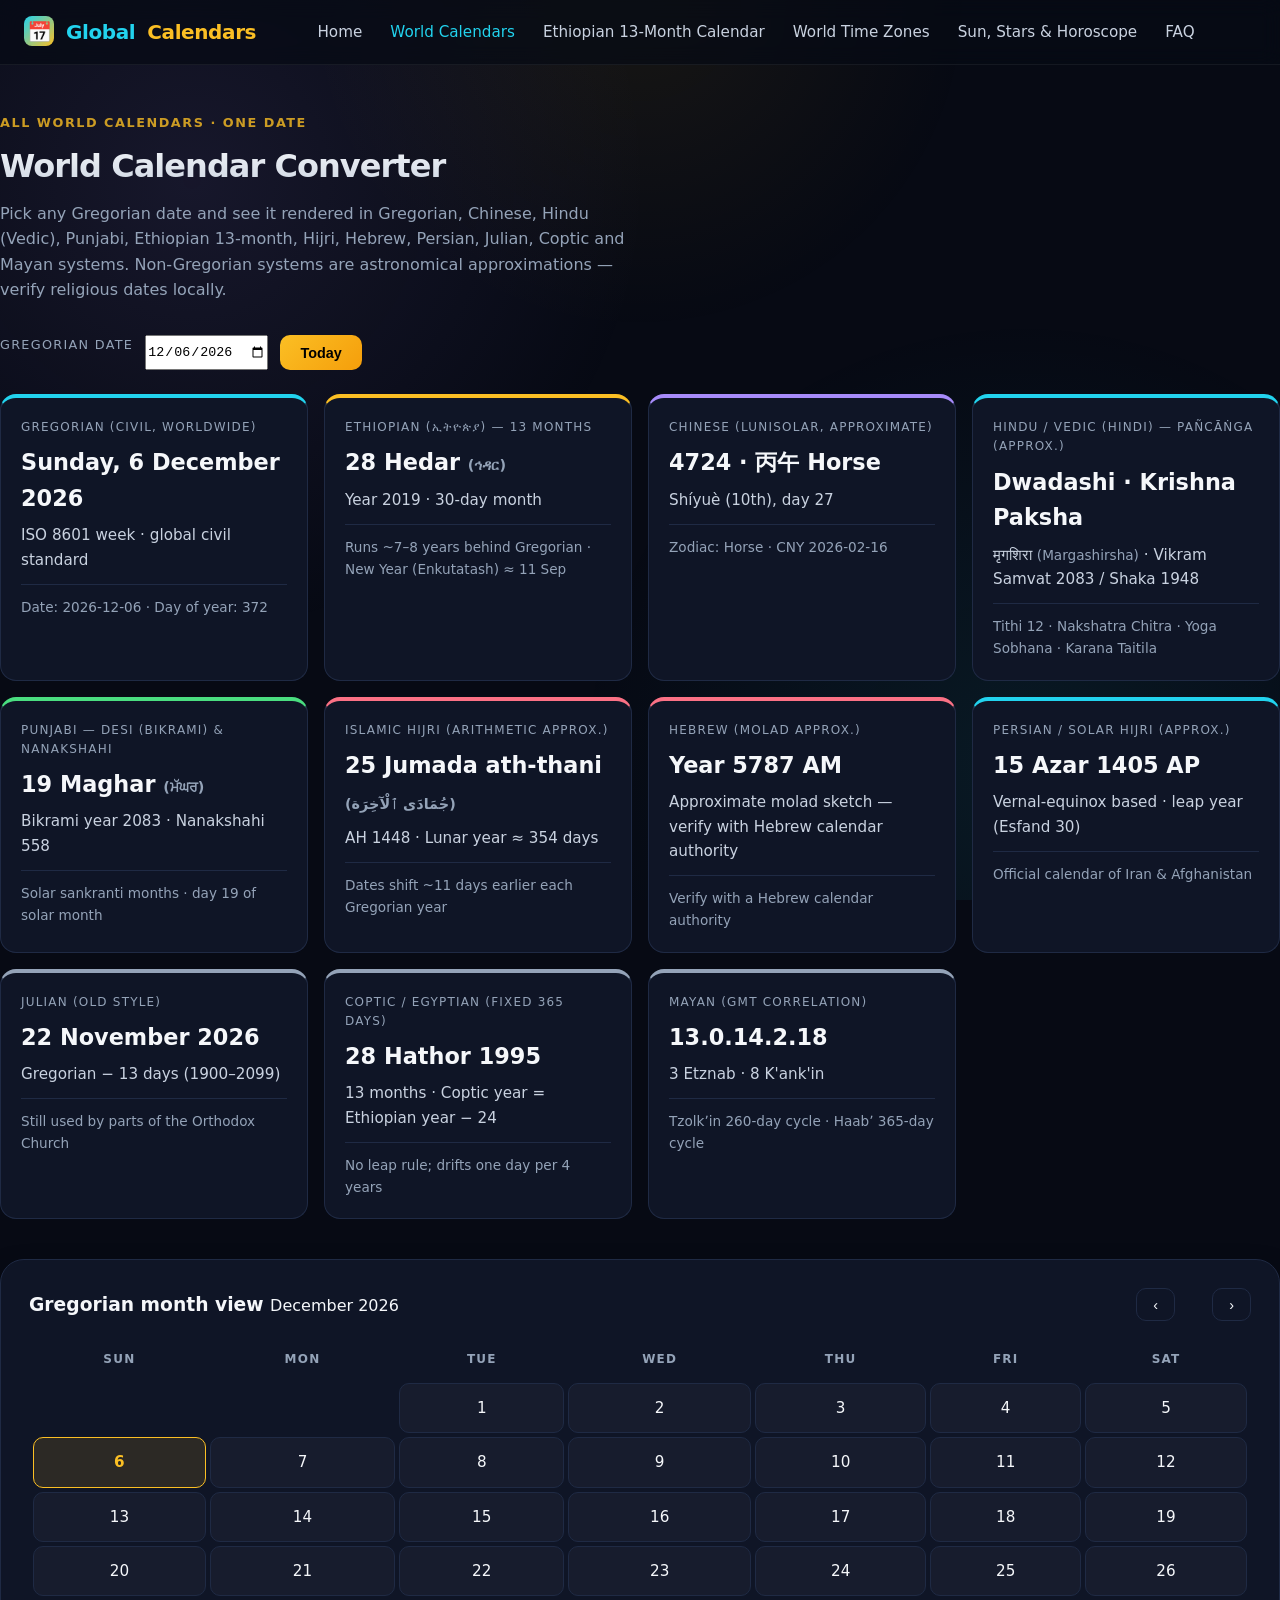
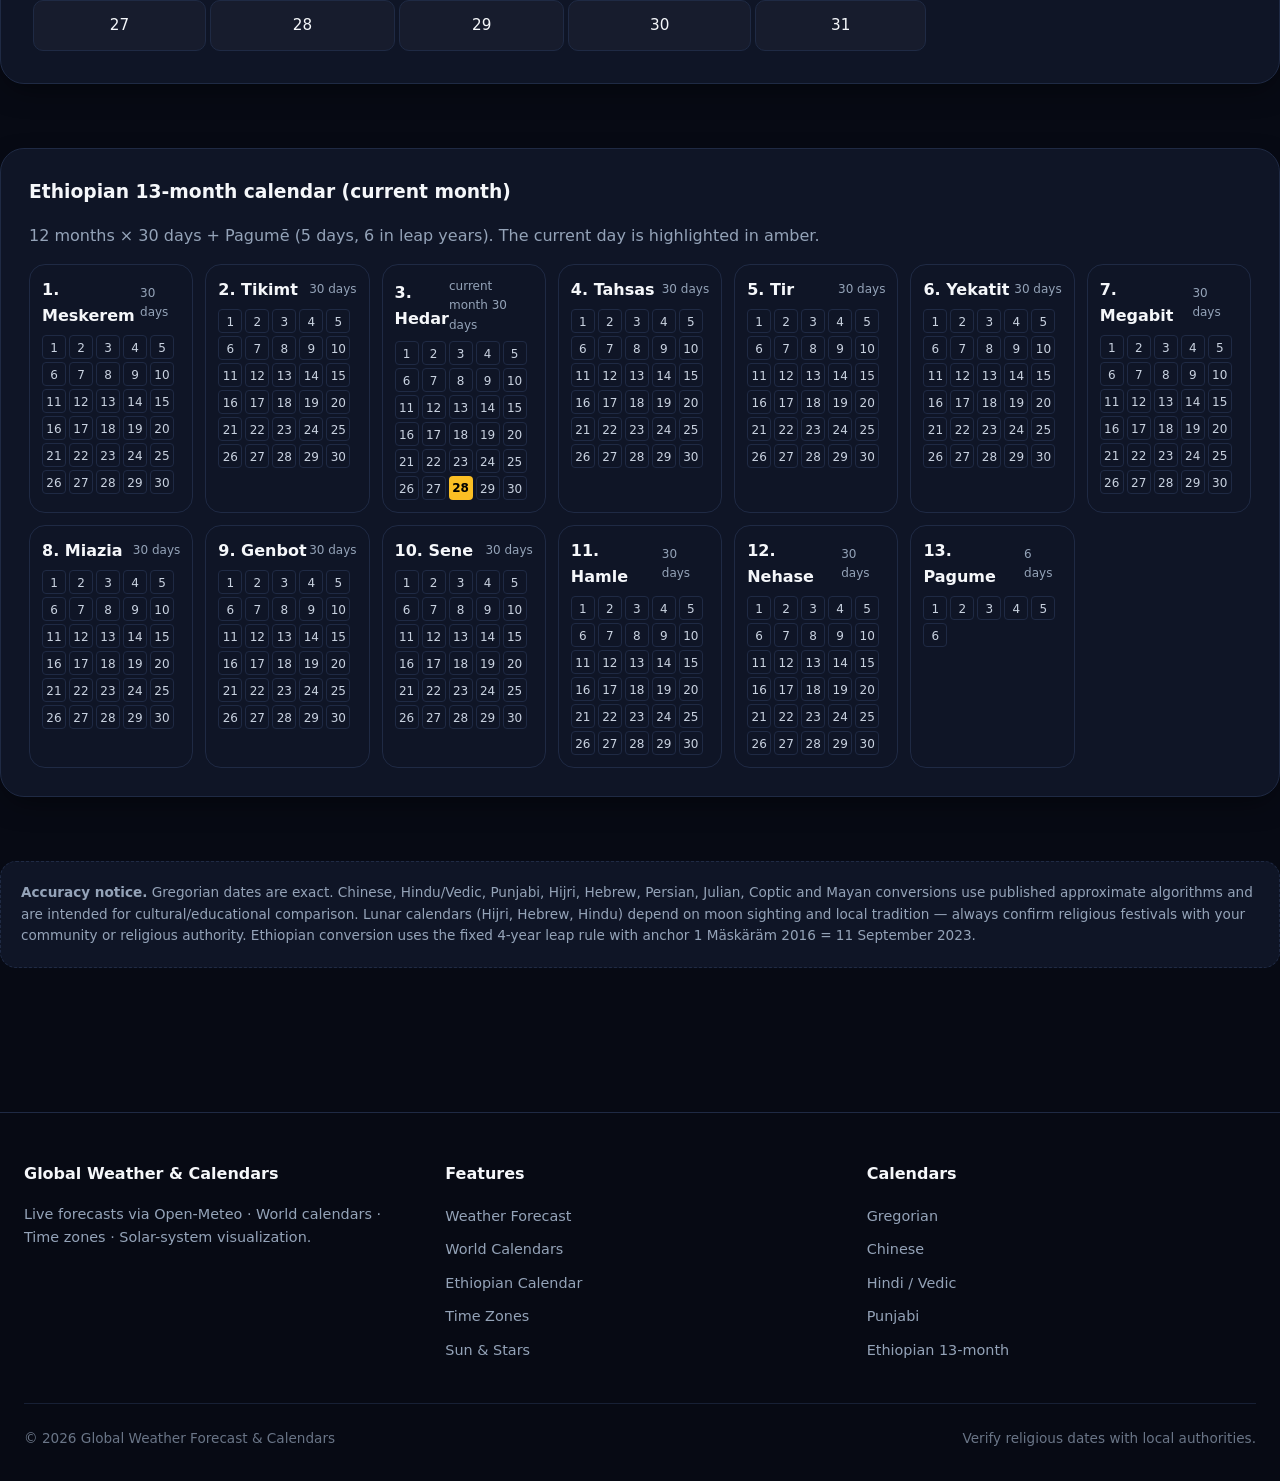
==== calendars.html @ b3c6f668 "Build Global Weather Forecast & World Calendars site - Live weather for any city via Open-Meteo geoc" ====
<!DOCTYPE html>
<html lang="en">
<head>
<meta charset="UTF-8">
<meta name="viewport" content="width=device-width, initial-scale=1.0">
<title>World Calendars — Gregorian, Chinese, Hindu, Punjabi, Ethiopian 13-Month & More</title>
<meta name="description" content="Convert any Gregorian date into world calendars: Chinese, Hindu (Vedic), Punjabi Desi & Nanakshahi, Hijri, Hebrew, Persian, Julian, Coptic, Mayan and the Ethiopian 13-month calendar. Side-by-side comparison for every date.">
<meta name="keywords" content="world calendar converter, Gregorian calendar, Ethiopian 13 month calendar, Chinese calendar, Hindu calendar, Punjabi calendar, Hijri calendar, Hebrew calendar, Persian calendar, Mayan calendar, date converter, all cultures calendar">
<meta name="author" content="Global Weather Forecast & Calendars">
<link rel="canonical" href="https://goshbuzz.github.io/Global-Weather-Focast-and-Calenders-and-Times/calendars.html">
<meta property="og:title" content="World Calendars — All Cultures in One Converter">
<meta property="og:description" content="Convert any date across Gregorian, Chinese, Hindu, Punjabi, Ethiopian 13-month, Hijri, Hebrew, Persian, Julian, Coptic and Mayan calendars.">
<meta property="og:type" content="website">
<meta property="og:url" content="https://goshbuzz.github.io/Global-Weather-Focast-and-Calenders-and-Times/calendars.html">
<meta name="twitter:card" content="summary">
<link rel="stylesheet" href="css/style.css">
<script defer src="js/astro.js"></script>
<script defer src="js/calendar-engine.js"></script>
<script defer src="js/ui.js"></script>
<script defer>
window.addEventListener("DOMContentLoaded", () => {
  NavUI.init();
  setFooterYear();
  const CE = CalendarEngine;
  const dateInput = document.getElementById("cal-date");
  const todayBtn = document.getElementById("cal-today");
  const cards = document.getElementById("cal-cards");
  const today = new Date();
  const iso = today.toISOString().slice(0, 10);
  dateInput.value = iso;

  function weekdayName(y, m, d) {
    return new Date(y, m - 1, d).toLocaleDateString(undefined, { weekday: "long" });
  }

  function numberWithOrdinal(n) {
    return n;
  }

  function renderAll(y, m, d) {
    const greg = { y, m, d, weekday: weekdayName(y, m, d) };
    const eth = CE.gregorianToEthiopian(y, m, d);
    const chi = CE.chineseData(y, m, d);
    const hin = CE.hinduData(y, m, d);
    const pun = CE.punjabiData(y, m, d);
    const hij = CE.gregorianToHijri(y, m, d);
    const heb = CE.gregorianToHebrew(y, m, d);
    const per = CE.gregorianToPersian(y, m, d);
    const jul = CE.gregorianToJulian(y, m, d);
    const cop = CE.gregorianToCoptic(y, m, d);
    const may = CE.gregorianToMayan(y, m, d);

    const ethName = CE.ETH_MONTHS[eth.m - 1];
    const chiName = CE.CHINESE_MONTHS[chi.month - 1] || `Month ${chi.month}`;
    const hinNameEn = CE.HINDU_MONTHS_EN[hin.month];
    const hinNameHi = CE.HINDU_MONTHS_HI[hin.month];
    const punName = PUNJABI_LABELS[pun.month - 1] || pun.month;

    cards.innerHTML = `
      <div class="cal-card" style="border-top:4px solid var(--sky)">
        <div class="sys">Gregorian (civil, worldwide)</div>
        <div class="name">${greg.weekday}, ${d} ${CE.GREG_MONTHS[m - 1]} ${y}</div>
        <div class="sub">ISO 8601 week · global civil standard</div>
        <div class="meta">Date: ${y}-${String(m).padStart(2,"0")}-${String(d).padStart(2,"0")} · Day of year: ${Math.floor((new Date(y,m,d) - new Date(y,0,0))/86400000) + 1}</div>
      </div>
      <div class="cal-card" style="border-top:4px solid var(--accent)">
        <div class="sys">Ethiopian (ኢትዮጵያ) — 13 months</div>
        <div class="name">${eth.d} ${ethName.en} <span style="font-size:0.9rem;color:var(--muted)">(${ethName.geez})</span></div>
        <div class="sub">Year ${eth.y} · ${eth.m === 13 ? "Pagumē (5–6 days)" : "30-day month"}</div>
        <div class="meta">Runs ~7–8 years behind Gregorian · New Year (Enkutatash) ≈ 11 Sep</div>
      </div>
        <div class="cal-card" style="border-top:4px solid var(--earth)">
        <div class="sys">Chinese (lunisolar, approximate)</div>
        <div class="name">${chi.year} · ${chi.gz} ${chi.animal}</div>
        <div class="sub">${chiName}, day ${chi.day}${chi.leap ? ` · Leap ${chi.leapOf} month` : ""}</div>
        <div class="meta">Zodiac: ${chi.animal} · CNY ${chi.cnyGregorian.year}-${String(chi.cnyGregorian.month).padStart(2,"0")}-${String(chi.cnyGregorian.day).padStart(2,"0")}</div>
      </div>
      <div class="cal-card" style="border-top:4px solid var(--sky)">
        <div class="sys">Hindu / Vedic (Hindi) — Pañcāṅga (approx.)</div>
        <div class="name">${hin.tithiName} · ${hin.paksha} Paksha</div>
        <div class="sub">${hinNameHi} <span style="font-size:0.85rem;color:var(--muted)">(${hinNameEn})</span> · Vikram Samvat ${hin.year} / Shaka ${hin.shaka}</div>
        <div class="meta">Tithi ${hin.tithiDay} · Nakshatra ${hin.nakshatra} · Yoga ${hin.yoga} · Karana ${hin.karana}</div>
      </div>
      <div class="cal-card" style="border-top:4px solid var(--leaf)">
        <div class="sys">Punjabi — Desi (Bikrami) &amp; Nanakshahi</div>
        <div class="name">${pun.day} ${punName} <span style="font-size:0.9rem;color:var(--muted)">(${pun.monthGu})</span></div>
        <div class="sub">Bikrami year ${pun.bikrami} · Nanakshahi ${pun.nanakshahiYear}</div>
        <div class="meta">Solar sankranti months · day ${pun.day} of solar month</div>
      </div>
      <div class="cal-card" style="border-top:4px solid var(--ruby)">
        <div class="sys">Islamic Hijri (arithmetic approx.)</div>
        <div class="name">${hij.day} ${hij.monthEn} <span style="font-size:0.9rem;color:var(--muted)">(${hij.monthAr})</span></div>
        <div class="sub">${hij.ah} · Lunar year ≈ 354 days</div>
        <div class="meta">Dates shift ~11 days earlier each Gregorian year</div>
      </div>
      <div class="cal-card" style="border-top:4px solid var(--ruby)">
        <div class="sys">Hebrew (molad approx.)</div>
        <div class="name">Year ${heb.year} AM</div>
        <div class="sub">${heb.note}</div>
        <div class="meta">Verify with a Hebrew calendar authority</div>
      </div>
      <div class="cal-card" style="border-top:4px solid var(--sky)">
        <div class="sys">Persian / Solar Hijri (approx.)</div>
        <div class="name">${per.day} ${per.monthEn} ${per.year} AP</div>
        <div class="sub">Vernal-equinox based · ${per.leap ? "leap year (Esfand 30)" : "common year"}</div>
        <div class="meta">Official calendar of Iran &amp; Afghanistan</div>
      </div>
      <div class="cal-card" style="border-top:4px solid var(--muted)">
        <div class="sys">Julian (Old Style)</div>
        <div class="name">${jul.d} ${CE.GREG_MONTHS[jul.m - 1]} ${jul.y}</div>
        <div class="sub">Gregorian − ${jul.offset} days (1900–2099)</div>
        <div class="meta">Still used by parts of the Orthodox Church</div>
      </div>
      <div class="cal-card" style="border-top:4px solid var(--muted)">
        <div class="sys">Coptic / Egyptian (fixed 365 days)</div>
        <div class="name">${cop.day} ${cop.monthEn} ${cop.year}</div>
        <div class="sub">13 months · Coptic year = Ethiopian year − 24</div>
        <div class="meta">No leap rule; drifts one day per 4 years</div>
      </div>
      <div class="cal-card" style="border-top:4px solid var(--muted)">
        <div class="sys">Mayan (GMT correlation)</div>
        <div class="name">${may.longCount}</div>
        <div class="sub">${may.tzolkin} · ${may.haab}</div>
        <div class="meta">Tzolkʼin 260-day cycle · Haabʼ 365-day cycle</div>
      </div>
    `;
  }

  const PUNJABI_LABELS = CE.PUNJABI_MONTHS.map(x => x.en);
  renderAll(today.getFullYear(), today.getMonth() + 1, today.getDate());

  dateInput.addEventListener("change", (e) => {
    const [y, m, d] = e.target.value.split("-").map(Number);
    renderAll(y, m, d);
  });
  todayBtn.addEventListener("click", () => {
    const now = new Date();
    dateInput.value = now.toISOString().slice(0, 10);
    renderAll(now.getFullYear(), now.getMonth() + 1, now.getDate());
  });

  // Gregorian month grid
  const monthTable = document.getElementById("cal-month");
  function drawGregMonth(y, m) {
    const first = new Date(y, m - 1, 1);
    const last = new Date(y, m, 0);
    const startDay = first.getDay(); // Sun=0
    const order = ["Sun","Mon","Tue","Wed","Thu","Fri","Sat"];
    let html = `<thead><tr>${order.map(w => `<th>${w}</th>`).join("")}</tr></thead><tbody>`;
    let day = 1;
    let cell = 0;
    const todayStr = new Date().toISOString().slice(0,10);
    for (let r = 0; r < 6 && day <= last.getDate(); r++) {
      html += "<tr>";
      for (let c = 0; c < 7; c++) {
        cell++;
        if ((r === 0 && c < startDay) || day > last.getDate()) {
          html += "<td></td>";
        } else {
          const iso2 = `${y}-${String(m).padStart(2,"0")}-${String(day).padStart(2,"0")}`;
          const isToday = iso2 === todayStr;
          const eth = CE.gregorianToEthiopian(y, m, day);
          html += `<td class="${isToday ? "today" : ""}" title="${eth.d} ${CE.ETH_MONTHS[eth.m - 1].en} ${eth.y}">${day}</td>`;
          day++;
        }
      }
      html += "</tr>";
    }
    html += "</tbody>";
    monthTable.innerHTML = html;
    document.getElementById("greg-month-label").textContent = `${CE.GREG_MONTHS[m - 1]} ${y}`;
  }
  drawGregMonth(today.getFullYear(), today.getMonth() + 1);

  // Ethiopian 13-month mini view
  const ethView = document.getElementById("eth-months");
  function drawEthiopianMonths(y, m, d) {
    const eth = CE.gregorianToEthiopian(y, m, d);
    let html = "";
    for (let mi = 0; mi < 13; mi++) {
      const days = CE.ethMonthDays(eth.y, mi);
      const name = CE.ETH_MONTHS[mi];
      const current = mi === eth.m - 1;
      html += `<div class="cal-card" style="padding:0.75rem">
        <div style="display:flex;justify-content:space-between;align-items:center;margin-bottom:0.4rem">
          <div style="font-weight:800">${mi + 1}. ${name.en}</div>
          <div style="font-size:0.75rem;color:var(--muted)">${current ? "current month" : ""} ${days} days</div>
        </div>
        <div style="display:flex;flex-wrap:wrap;gap:3px">
          ${Array.from({ length: days }, (_, i) => {
            const dd = i + 1;
            const isCur = current && dd === eth.d;
            return `<span style="display:inline-block;width:24px;height:24px;line-height:24px;border-radius:4px;text-align:center;font-size:0.75rem;${isCur ? "background:var(--accent);color:#000;font-weight:800" : "color:var(--text-dim);border:1px solid var(--border)"}">${dd}</span>`;
          }).join("")}
        </div>
      </div>`;
    }
    ethView.innerHTML = html;
  }
  drawEthiopianMonths(today.getFullYear(), today.getMonth() + 1, today.getDate());

  document.getElementById("cal-month-nav").innerHTML = `
    <button class="btn-ghost" id="prev-m">‹</button>
    <span id="greg-month-label" style="font-weight:800;margin:0 1rem"></span>
    <button class="btn-ghost" id="next-m">›</button>
  `;
  let gY = today.getFullYear(), gM = today.getMonth() + 1;
  document.getElementById("prev-m").onclick = () => { gM--; if (gM < 1) { gM = 12; gY--; } drawGregMonth(gY, gM); };
  document.getElementById("next-m").onclick = () => { gM++; if (gM > 12) { gM = 1; gY++ } drawGregMonth(gY, gM); };
});
</script>
<style>
.cal-month-grid td { cursor: default; }
.cal-month-grid td:empty { background: transparent; border: none; }
</style>
</head>
<body>
<header class="site-header">
  <div class="container header-wrap">
    <a class="brand" href="index.html"><span class="mark">📅</span>Global<span>Calendars</span></a>
    <nav>
      <ul class="nav-list">
        <li><a href="index.html">Home</a></li>
        <li><a href="calendars.html" style="color:var(--sky)">World Calendars</a></li>
        <li><a href="ethiopian.html">Ethiopian 13-Month Calendar</a></li>
        <li><a href="timezones.html">World Time Zones</a></li>
        <li><a href="cosmos.html">Sun, Stars & Horoscope</a></li>
        <li><a href="faq.html">FAQ</a></li>
      </ul>
    </nav>
    <div class="nav-actions">
      <button class="mobile-menu-btn" id="mobile-menu-btn" aria-label="Open menu" aria-expanded="false">☰</button>
    </div>
  </div>
  <div class="mobile-nav" id="mobile-nav">
    <div class="panel-head"><strong style="color:var(--accent)">Global Calendars</strong><button class="close-btn" id="nav-close">✕</button></div>
    <ul>
      <li><a href="index.html">Home & Weather</a></li>
      <li><a href="calendars.html">World Calendars</a></li>
      <li><a href="ethiopian.html">Ethiopian 13-Month Calendar</a></li>
      <li><a href="timezones.html">World Time Zones</a></li>
      <li><a href="cosmos.html">Sun, Stars & Horoscope</a></li>
      <li><a href="faq.html">FAQ</a></li>
    </ul>
  </div>
  <div class="nav-backdrop" id="nav-backdrop"></div>
</header>

<main>
  <section class="page">
    <div class="section-head">
      <span class="kicker">All world calendars · one date</span>
      <h2>World Calendar Converter</h2>
      <p>Pick any Gregorian date and see it rendered in Gregorian, Chinese, Hindu (Vedic), Punjabi, Ethiopian 13-month, Hijri, Hebrew, Persian, Julian, Coptic and Mayan systems. Non-Gregorian systems are astronomical approximations — verify religious dates locally.</p>
    </div>

    <div class="cal-nav">
      <label style="font-size:0.8rem;text-transform:uppercase;letter-spacing:0.1em;color:var(--muted)">Gregorian date</label>
      <input type="date" id="cal-date">
      <button class="btn-primary" id="cal-today">Today</button>
    </div>

    <div class="cal-grid" id="cal-cards"></div>

    <!-- Gregorian month view -->
    <div class="section" style="margin-top:2.5rem">
      <div class="panel">
        <div style="display:flex;justify-content:space-between;align-items:center;margin-bottom:1rem">
          <h3 style="margin:0">Gregorian month view <span id="greg-month-label" style="font-weight:400;font-size:1rem"></span></h3>
          <div id="cal-month-nav"></div>
        </div>
        <table class="cal-month-grid" id="cal-month"></table>
      </div>
    </div>

    <!-- Ethiopian 13-month view -->
    <div class="section">
      <div class="panel">
        <h3 style="margin-bottom:1rem">Ethiopian 13-month calendar (current month)</h3>
        <p class="muted" style="margin-bottom:1rem">12 months × 30 days + Pagumē (5 days, 6 in leap years). The current day is highlighted in amber.</p>
        <div id="eth-months" style="display:grid;grid-template-columns:repeat(auto-fill,minmax(150px,1fr));gap:0.75rem"></div>
      </div>
    </div>

    <div class="disclaimer">
      <strong>Accuracy notice.</strong> Gregorian dates are exact. Chinese, Hindu/Vedic, Punjabi, Hijri, Hebrew, Persian, Julian, Coptic and Mayan conversions use published approximate algorithms and are intended for cultural/educational comparison. Lunar calendars (Hijri, Hebrew, Hindu) depend on moon sighting and local tradition — always confirm religious festivals with your community or religious authority. Ethiopian conversion uses the fixed 4-year leap rule with anchor 1 Mäskäräm 2016 = 11 September 2023.
    </div>
  </section>
</main>

<footer class="site-footer">
  <div class="container">
    <div class="footer-grid">
      <div>
        <h4>Global Weather &amp; Calendars</h4>
        <p class="muted" style="font-size:0.9rem">Live forecasts via Open-Meteo · World calendars · Time zones · Solar-system visualization.</p>
      </div>
      <div>
        <h4>Features</h4>
        <ul>
          <li><a href="index.html">Weather Forecast</a></li>
          <li><a href="calendars.html">World Calendars</a></li>
          <li><a href="ethiopian.html">Ethiopian Calendar</a></li>
          <li><a href="timezones.html">Time Zones</a></li>
          <li><a href="cosmos.html">Sun &amp; Stars</a></li>
        </ul>
      </div>
      <div>
        <h4>Calendars</h4>
        <ul>
          <li><a href="calendars.html">Gregorian</a></li>
          <li><a href="calendars.html">Chinese</a></li>
          <li><a href="calendars.html">Hindi / Vedic</a></li>
          <li><a href="calendars.html">Punjabi</a></li>
          <li><a href="ethiopian.html">Ethiopian 13-month</a></li>
        </ul>
      </div>
    </div>
    <div class="footer-bottom">
      <span>&copy; <span id="footer-year"></span> Global Weather Forecast &amp; Calendars</span>
      <span>Verify religious dates with local authorities.</span>
    </div>
  </div>
</footer>
</body>
</html>
---- css/style.css ----
/* ==========================================================================
   Global Weather • World Calendars • Times — Design System
   ========================================================================== */
:root {
  --bg: #070a14;
  --panel: #0f1526;
  --panel-hover: #151d32;
  --border: #1f2a44;
  --border-soft: rgba(255, 255, 255, 0.06);
  --text: #f5f7fa;
  --text-dim: #c9d2e0;
  --muted: #94a3b8;
  --accent: #fbbf24;
  --accent-soft: rgba(251, 191, 36, 0.12);
  --accent-strong: #f59e0b;
  --sky: #22d3ee;
  --sky-soft: rgba(34, 211, 238, 0.10);
  --earth: #a78bfa;
  --earth-soft: rgba(167, 139, 250, 0.10);
  --leaf: #4ade80;
  --leaf-soft: rgba(74, 222, 128, 0.10);
  --ruby: #fb7185;
  --ruby-soft: rgba(251, 113, 133, 0.10);
  --amber: #fcd34d;
  --shadow: 0 10px 30px -10px rgba(0, 0, 0, 0.6);
  --shadow-strong: 0 20px 50px -15px rgba(0, 0, 0, 0.7);
  --radius: 16px;
  --radius-lg: 24px;
  --transition: 300ms ease;
  --max-width: 1280px;
}

* { box-sizing: border-box; margin: 0; padding: 0; }

html {
  scroll-behavior: smooth;
  text-rendering: optimizeLegibility;
}

body {
  background: var(--bg);
  color: var(--text);
  font-family: ui-sans-serif, system-ui, -apple-system, BlinkMacSystemFont, "Segoe UI", Roboto, "Helvetica Neue", Arial, "Noto Sans", sans-serif;
  line-height: 1.6;
  min-height: 100vh;
  overflow-x: hidden;
}

a { color: var(--sky); text-decoration: none; transition: color var(--transition); }
a:hover { color: var(--accent); }

img { max-width: 100%; display: block; }

.visually-hidden {
  position: absolute; width: 1px; height: 1px; padding: 0; margin: -1px;
  overflow: hidden; clip: rect(0 0 0 0); white-space: nowrap; border: 0;
}

/* Background ambience */
body::before {
  content: "";
  position: fixed; inset: 0;
  background:
    radial-gradient(circle at 15% 20%, rgba(167, 139, 250, 0.10) 0%, transparent 35%),
    radial-gradient(circle at 80% 85%, rgba(34, 211, 238, 0.08) 0%, transparent 35%),
    radial-gradient(circle at 50% 0%, rgba(251, 191, 36, 0.07) 0%, transparent 30%);
  z-index: -2;
  pointer-events: none;
}

/* ===== Layout ===== */
.container {
  max-width: var(--max-width);
  margin: 0 auto;
  padding: 0 1.5rem;
}

.page {
  padding: 3rem 0 5rem;
}

.section {
  margin-bottom: 4rem;
}

/* ===== Header / Nav ===== */
.site-header {
  position: sticky; top: 0; z-index: 100;
  background: rgba(7, 10, 20, 0.7);
  backdrop-filter: blur(10px);
  border-bottom: 1px solid var(--border-soft);
}

.header-wrap {
  display: flex; align-items: center; justify-content: space-between;
  height: 64px;
}

.brand {
  display: flex; align-items: gap; gap: 0.75rem; font-weight: 700; font-size: 1.25rem;
  letter-spacing: -0.02em;
}
.brand .mark {
  width: 30px; height: 30px; border-radius: 8px; background: linear-gradient(135deg, var(--sky), var(--accent));
  display: grid; place-items: center; font-size: 1.25rem;
}
.brand span { color: var(--accent); }

.nav-list {
  display: flex; gap: 1.75rem; list-style: none;
}

.nav-list a {
  color: var(--text-dim); font-size: 0.95rem; font-weight: 500;
  padding: 0.4rem 0; position: relative;
}
.nav-list a::after {
  content: ""; position: absolute; left: 0; bottom: 0; height: 2px;
  background: var(--accent); width: 0%; transition: width var(--transition);
}
.nav-list a:hover { color: var(--text); }
.nav-list a:hover::after { width: 100%; }

.nav-actions {
  display: flex; align-items: center; gap: 0.75rem;
}

.btn-search {
  background: transparent; border: 1px solid var(--border); color: var(--text);
  padding: 0.5rem 0.9rem; border-radius: 10px; font-size: 0.9rem; cursor: pointer;
  transition: all var(--transition);
}
.btn-search:hover { background: var(--panel-hover); border-color: var(--accent); color: var(--text); }

.btn-primary {
  background: linear-gradient(135deg, var(--accent), var(--accent-strong));
  color: #000; border: none; padding: 0.6rem 1.25rem; border-radius: 10px;
  font-weight: 700; font-size: 0.9rem; cursor: pointer; transition: transform var(--transition), box-shadow var(--transition);
}
.btn-primary:hover { transform: translateY(-2px); box-shadow: 0 8px 20px rgba(251, 191, 36, 0.35); }

.mobile-menu-btn { display: none; background: none; border: none; color: var(--text); font-size: 1.35rem; cursor: pointer; }

/* Mobile nav panel */
.mobile-nav {
  position: fixed; inset: 0; z-index: 200;
  background: var(--bg); transform: translatex(100%); transition: transform var(--transition);
}
.mobile-nav.open { transform: translatex(0); }
.mobile-nav .panel-head {
  display: flex; justify-content: space-between; align-items: center;
  padding: 1.25rem; border-bottom: 1px solid var(--border);
}
.mobile-nav ul { list-style: none; padding: 1.25rem; }
.mobile-nav li { margin-bottom: 0.6rem; }
.mobile-nav a { display: block; padding: 0.7rem 1rem; border-radius: 10px; color: var(--text-dim); }
.mobile-nav a:hover { background: var(--panel); color: var(--text); }
.mobile-nav .close-btn { background: none; border: none; color: var(--text); font-size: 1.5rem; cursor: pointer; }
.nav-backdrop { display: none; }

/* ===== Buttons / Utilities ===== */
.btn-ghost {
  background: var(--panel); border: 1px solid var(--border); color: var(--text);
  padding: 0.45rem 1rem; border-radius: 10px; font-size: 0.9rem; cursor: pointer; transition: var(--transition);
}
.btn-ghost:hover { border-color: var(--accent); color: var(--accent); }

.chip {
  display: inline-flex; align-items: center; gap: 0.4rem;
  padding: 0.2rem 0.65rem; border-radius: 999px; font-size: 0.75rem; font-weight: 600;
  background: var(--panel); border: 1px solid var(--border); color: var(--text-dim);
}
.chip.accent { background: var(--accent-soft); border-color: rgba(251,191,36,0.3); color: var(--accent); }

.badge {
  display: inline-flex; align-items: center; gap: 0.35rem;
  padding: 0.18rem 0.6rem; border-radius: 6px; font-size: 0.7rem; font-weight: 700; text-transform: uppercase; letter-spacing: 0.05em;
}

.section-head {
  display: flex; flex-direction: column; gap: 0.5rem; margin-bottom: 2rem;
}
.section-head h2 {
  font-size: clamp(1.75rem, 2.5vw, 2.5rem); font-weight: 800; letter-spacing: -0.03em;
  background: linear-gradient(180deg, var(--text), var(--text-dim));
  -webkit-background-clip: text; -webkit-text-fill-color: transparent;
}
.section-head .kicker {
  font-size: 0.8rem; font-weight: 700; text-transform: uppercase; letter-spacing: 0.12em;
  color: var(--accent); opacity: 0.8;
}
.section-head p { color: var(--muted); font-size: 1rem; max-width: 64ch; }

.text-center { text-align: center; }
.muted { color: var(--muted); }

.grid { display: grid; gap: 1.25rem; }

/* ===== Cards ===== */
.panel {
  background: var(--panel); border: 1px solid var(--border);
  border-radius: var(--radius-lg); padding: 1.75rem;
  box-shadow: var(--shadow); transition: transform var(--transition), border-color var(--transition);
}
.panel:hover { border-color: var(--border-soft); }

.card {
  background: var(--panel); border: 1px solid var(--border);
  border-radius: var(--radius); padding: 1.25rem;
  transition: transform var(--transition), box-shadow var(--transition);
}
.card:hover { transform: translatey(-4px); box-shadow: var(--shadow-strong); border-color: rgba(255,255,255,0.12); }

/* ===== Weather ===== */
.hero {
  position: relative; border-radius: var(--radius-lg); border: 1px solid var(--border);
  overflow: hidden; padding: 3rem 2rem; margin-bottom: 3rem;
  background: radial-gradient(circle at 60% 30%, rgba(251,191,36,0.16), transparent 45%),
              radial-gradient(circle at 20% 70%, rgba(34,211,238,0.10), transparent 50%);
}
.hero::after {
  content: ""; position: absolute; inset: 0;
  background: url("data:image/svg+xml,%3Csvg width='20' height='20' viewBox='0 0 20 20' xmlns='http://www.w3.org/2000/svg'%3E%3Cg fill='%23ffffff' fill-opacity='0.03' fill-rule='evenodd'%3E%3Ccircle cx='3' cy='3' r='3'/%3E%3Ccircle cx='13' cy='13' r='3'/%3E%3C/g%3E%3C/svg%3E");
  opacity: 0.4;
}

.hero-head { display: flex; flex-direction: column; gap: 0.75rem; margin-bottom: 2rem; z-index: 2; position: relative; }
.hero-head .kicker { color: var(--accent); }
.hero-head h1 { font-size: clamp(2rem, 3vw, 3rem); line-height: 1.1; }
.hero-head p { color: var(--text-dim); font-size: 1.1rem; max-width: 60ch; }

.weather-search {
  display: grid; grid-template-columns: 1fr auto; gap: 0.75rem; margin-bottom: 1.5rem; z-index: 2; position: relative;
}
.weather-search input {
  width: 100%; background: rgba(0,0,0,0.35); border: 1px solid var(--border);
  color: var(--text); padding: 0.85rem 1rem; border-radius: 12px; font-size: 1rem;
}
.weather-search input::placeholder { color: var(--muted); }

.weather-grid {
  display: grid; grid-template-columns: repeat(auto-fit, minmax(260px, 1fr)); gap: 1rem;
}

.current-card {
  grid-column: span 2; background: var(--panel); border: 1px solid var(--border);
  border-radius: var(--radius-lg); padding: 2rem 2rem 2.5rem; position: relative;
  overflow: hidden; box-shadow: var(--shadow);
}
.current-card.is-night { background: linear-gradient(180deg, #0b1226 0%, #070a14 100%); }
.current-card .temp-wrap { display: flex; align-items: baseline; gap: 1rem; }
.current-card .temp { font-size: clamp(3rem, 6vw, 6rem); font-weight: 800; line-height: 1; letter-spacing: -0.03em; }
.current-card .temp span { font-size: 1.75rem; font-weight: 600; color: var(--muted); }
.current-card .icon { font-size: 3rem; opacity: 0.95; }
.current-card .condition { font-size: 1.5rem; font-weight: 700; margin: 0.25rem 0 0.5rem; }
.current-card .detail { display: flex; gap: 1rem; color: var(--muted); font-size: 0.9rem; margin-top: 1rem; }
.current-card .detail span { display: flex; align-items: center; gap: 0.4rem; }

.forecast-list { display: grid; grid-template-columns: repeat(auto-fill, minmax(150px, 1fr)); gap: 0.75rem; margin-top: 1rem; }
.day-card {
  background: rgba(255,255,255,0.03); border: 1px solid var(--border); border-radius: 14px;
  padding: 1rem; text-align: center;
}
.day-card .day-name { font-size: 0.8rem; font-weight: 700; text-transform: uppercase; letter-spacing: 0.08em; color: var(--muted); margin-bottom: 0.5rem; }
.day-card .icon { font-size: 1.75rem; margin-bottom: 0.4rem; display: block; }
.day-card .temps { color: var(--text); font-weight: 700; margin-bottom: 0.25rem; }
.day-card .temps .lo { color: var(--muted); font-weight: 500; margin-left: 0.3rem; }

.weather-meta {
  display: grid; grid-template-columns: repeat(auto-fit, minmax(160px, 1fr)); gap: 1rem; margin-top: 1.5rem;
}
.meta-item { background: rgba(255,255,255,0.04); border-radius: 12px; padding: 1rem; text-align: center; }
.meta-item .label { font-size: 0.75rem; text-transform: uppercase; letter-spacing: 0.1em; color: var(--muted); margin-bottom: 0.35rem; }
.meta-item .value { font-size: 1.35rem; font-weight: 700; }

.city-info { display: flex; align-items: center; gap: 0.75rem; margin-bottom: 1rem; }
.city-badge {
  display: flex; align-items: center; gap: 0.5rem; background: var(--accent); color: #000;
  padding: 0.35rem 0.85rem; border-radius: 999px; font-weight: 800; font-size: 0.9rem;
}
.city-map {
  color: var(--muted); font-size: 0.85rem; display: flex; align-items: center; gap: 0.3rem;
}

/* Animations for weather */
@keyframes rain { 0% { transform: translatey(-10px); } 100% { transform: translatey(110px); } }
.rain-layer { position: absolute; inset: 0; overflow: hidden; pointer-events: none; }
.rain-drop { position: absolute; background: rgba(96,165,250,0.35); width: 2px; height: 14px; top: -16px; animation: rain var(--d) linear infinite; }
@keyframes snow { 0% { transform: translatey(-10px) rotate(0); } 100% { transform: translatey(110px) rotate(180deg); } }
.snow-layer { position: absolute; inset: 0; overflow: hidden; pointer-events: none; }
.snow-flake { position: absolute; background: rgba(255,255,255,0.55); width: 5px; height: 5px; border-radius: 50%; top: -8px; animation: snow var(--d) linear infinite; }
@keyframes foggy { 0%,100% { transform: translatex(0); } 50% { transform: translatex(40px); } }
.fog-layer { position: absolute; inset: 0; overflow: hidden; pointer-events: none; opacity: 0.55; }
.fog-band { position: absolute; left: -60%; top: 50%; width: 200%; height: 70%; background: rgba(148,163,184,0.25); border-radius: 40%; animation: foggy 10s ease-in-out infinite; }
@keyframes storm { 0%,90% { opacity: 1; } 92% { opacity: 0.3; } 94% { opacity: 1; } }
.storm-flash { position: absolute; inset: 0; background: rgba(255,255,255,0.15); opacity: 0; animation: storm 3s infinite; pointer-events: none; }

/* Feature grid */
.features { display: grid; grid-template-columns: repeat(auto-fit, minmax(240px, 1fr)); gap: 1rem; }
.feat-card {
  border: 1px solid var(--border); border-radius: var(--radius); padding: 1.5rem;
  background: var(--panel);
}
.feat-icon {
  width: 44px; height: 44px; border-radius: 12px; display: grid; place-items: center;
  margin-bottom: 1rem; font-size: 1.5rem;
}
.feat-card h3 { font-size: 1.1rem; margin-bottom: 0.5rem; }
.feat-card p { color: var(--muted); font-size: 0.9rem; }

/* ===== Calendars ===== */
.cal-nav { display: flex; gap: 0.75rem; margin-bottom: 1.5rem; flex-wrap: wrap; }
.cal-grid {
  display: grid; grid-template-columns: repeat(auto-fill, minmax(250px, 1fr)); gap: 1rem;
}
.cal-card { border: 1px solid var(--border); border-radius: var(--radius); padding: 1.25rem; background: var(--panel); }
.cal-card .sys { font-size: 0.75rem; text-transform: uppercase; letter-spacing: 0.1em; color: var(--muted); margin-bottom: 0.5rem; }
.cal-card .name { font-size: 1.4rem; font-weight: 800; margin-bottom: 0.4rem; }
.cal-card .sub { font-size: 0.95rem; color: var(--text-dim); margin-bottom: 0.75rem; }
.cal-card .meta { font-size: 0.85rem; color: var(--muted); border-top: 1px solid var(--border); padding-top: 0.75rem; }

.cal-month-grid {
  width: 100%; border-collapse: separate; border-spacing: 4px; margin-top: 1rem;
}
.cal-month-grid th {
  font-size: 0.75rem; text-transform: uppercase; letter-spacing: 0.1em; color: var(--muted);
  text-align: center; padding: 0.6rem;
}
.cal-month-grid td {
  background: rgba(255,255,255,0.03); border: 1px solid var(--border); border-radius: 10px;
  text-align: center; font-size: 0.95rem; padding: 0.75rem 0.4rem; cursor: pointer;
}
.cal-month-grid td:hover { background: var(--panel-hover); border-color: var(--accent); color: var(--accent); }
.cal-month-grid td.today { background: var(--accent-soft); color: var(--accent); font-weight: 800; border-color: var(--accent); }

.disclaimer {
  background: var(--panel); border: 1px dashed var(--border); border-radius: var(--radius);
  padding: 1.25rem; font-size: 0.85rem; color: var(--muted); margin-top: 2rem;
}

/* ===== Time Zones ===== */
.tz-controls { display: flex; gap: 0.75rem; margin-bottom: 1.5rem; flex-wrap: wrap; align-items: center; }
.tz-table-wrap { overflow: auto; border: 1px solid var(--border); border-radius: var(--radius); }
.tz-table { width: 100%; border-collapse: collapse; }
.tz-table th {
  text-align: left; font-size: 0.8rem; text-transform: uppercase; letter-spacing: 0.1em;
  color: var(--muted); padding: 1rem; border-bottom: 1px solid var(--border);
}
.tz-table td { padding: 0.9rem 1rem; border-bottom: 1px solid var(--border); font-size: 0.92rem; }
.tz-table tr:hover td { background: var(--panel-hover); }
.tz-time { font-variant-numeric: tabular-nums; font-weight: 700; font-size: 1.1rem; font-family: ui-monospace, SFMono-Regular, monospace; }
.tz-offset { color: var(--muted); font-size: 0.85rem; }
.zone-name { font-weight: 600; color: var(--text); }
.region-tag { font-size: 0.75rem; color: var(--muted); text-transform: uppercase; letter-spacing: 0.05em; }

/* ===== Cosmos ===== */
.cosmos-wrap { position: relative; border: 1px solid var(--border); border-radius: var(--radius-lg); overflow: hidden; background: #04060d; }
.cosmos-canvas { width: 100%; height: 520px; display: block; background: radial-gradient(circle at 50% 40%, #12182c 0%, #04060d 70%); }
.cosmos-controls {
  position: absolute; bottom: 0; left: 0; right: 0; padding: 1.25rem;
  background: linear-gradient(transparent, rgba(0,0,0,0.85));
  display: grid; grid-template-columns: 1fr auto 1fr; gap: 1.5rem; align-items: center;
}
.cosmos-date { display: flex; flex-direction: column; gap: 0.4rem; }
.cosmos-date label { font-size: 0.75rem; text-transform: uppercase; letter-spacing: 0.1em; color: var(--muted); }
.cosmos-date input { width: 140px; padding: 0.5rem; border-radius: 8px; border: 1px solid var(--border); background: #0a1020; color: var(--text); }
.cosmos-actions { display: flex; gap: 0.6rem; justify-content: center; }
.cosmos-info { position: absolute; top: 1rem; left: 1rem; right: 1rem; z-index: 10;
  display: grid; grid-template-columns: repeat(auto-fit, minmax(180px, 1fr)); gap: 0.75rem;
}
.cosmos-info .stat {
  background: rgba(0,0,0,0.55); border: 1px solid var(--border); border-radius: 12px; padding: 0.9rem;
  backdrop-filter: blur(6px);
}
.cosmos-info .stat .label { font-size: 0.7rem; text-transform: uppercase; letter-spacing: 0.1em; color: var(--muted); }
.cosmos-info .stat .val { font-size: 1.25rem; font-weight: 800; margin-top: 0.25rem; }

.star-field { position: absolute; inset: 0; overflow: hidden; pointer-events: none; }

.cosmos-text { max-width: 700px; }
.cosmos-text h3 { font-size: 1.3rem; margin: 1.5rem 0 0.75rem; color: var(--sky); }
.cosmos-text p { color: var(--text-dim); margin-bottom: 1rem; }

/* Zodiac wheel */
.zodiac-wrap { position: relative; margin: 2rem auto; max-width: 460px; }
.zodiac-svg { width: 100%; max-width: 420px; display: block; margin: 0 auto; }
.sign-label { font-size: 0.65rem; text-anchor: middle; fill: var(--text-dim); font-weight: 700; }
.sign-label.active { fill: var(--accent); }

/* ===== FAQ ===== */
.faq-list { display: grid; gap: 0.9rem; max-width: 760px; }
.faq-item {
  border: 1px solid var(--border); border-radius: var(--radius); background: var(--panel);
  overflow: hidden; transition: border-color var(--transition);
}
.faq-item.open { border-color: var(--accent); box-shadow: var(--accent-soft) 0 0 20px; }
.faq-question {
  padding: 1.2rem 1.5rem; display: flex; justify-content: space-between; align-items: center;
  cursor: pointer; font-weight: 700; font-size: 1.05rem;
}
.faq-question .q { display: flex; align-items: center; gap: 0.75rem; }
.faq-question .q::before { content: "Q"; font-size: 0.8rem; color: var(--accent); font-weight: 900; }
.faq-question .toggle { font-size: 1.5rem; line-height: 1; color: var(--muted); }
.faq-answer {
  padding: 0 1.5rem; max-height: 0; overflow: hidden; transition: max-height 300ms ease, padding 300ms ease;
  color: var(--text-dim); font-size: 0.95rem;
}
.faq-item.open .faq-answer { padding: 0 1.5rem 1.2rem; max-height: 600px; }

/* ===== Footer ===== */
.site-footer {
  border-top: 1px solid var(--border); margin-top: 4rem; padding: 3rem 0 2rem;
  color: var(--muted);
}
.footer-grid { display: grid; grid-template-columns: repeat(auto-fit, minmax(200px, 1fr)); gap: 2rem; margin-bottom: 2rem; }
.footer-grid h4 { color: var(--text); font-size: 1rem; margin-bottom: 1rem; }
.footer-grid ul { list-style: none; }
.footer-grid li { margin-bottom: 0.5rem; }
.footer-grid a { color: var(--muted); font-size: 0.9rem; }
.footer-grid a:hover { color: var(--text); }
.footer-bottom { display: flex; justify-content: space-between; align-items: center; padding-top: 1.5rem;
  border-top: 1px solid var(--border); font-size: 0.85rem; opacity: 0.7;
}

/* ===== Tables / Comparison ===== */
.compare-table { width: 100%; border-collapse: collapse; margin-top: 1rem; }
.compare-table th, .compare-table td {
  border: 1px solid var(--border); padding: 0.75rem; text-align: left; font-size: 0.9rem;
}
.compare-table th { background: var(--panel-hover); color: var(--text); font-size: 0.85rem; text-transform: uppercase; letter-spacing: 0.08em; }
.compare-table td.code { font-family: ui-monospace, monospace; font-size: 0.82rem; color: var(--sky); }

/* ===== Responsive ===== */
@media (max-width: 768px) {
  .nav-list { display: none; }
  .mobile-menu-btn { display: block; }
  .current-card { grid-column: span 1; }
  .hero { padding: 2rem 1rem; }
  .weather-search { grid-template-columns: 1fr; }
  .cosmos-controls { grid-template-columns: 1fr; gap: 1rem; }
  .cosmos-date input { width: 100%; }
  .cosmos-actions { justify-content: flex-start; }
  .footer-grid { grid-template-columns: 1fr; }
  .footer-bottom { flex-direction: column; gap: 0.8rem; text-align: center; }
  .cosmos-canvas { height: 340px; }
}

@media (prefers-reduced-motion: reduce) {
  *, *::before, *::after { animation-duration: 0.01ms !important; transition-duration: 0.01ms !important; }
}
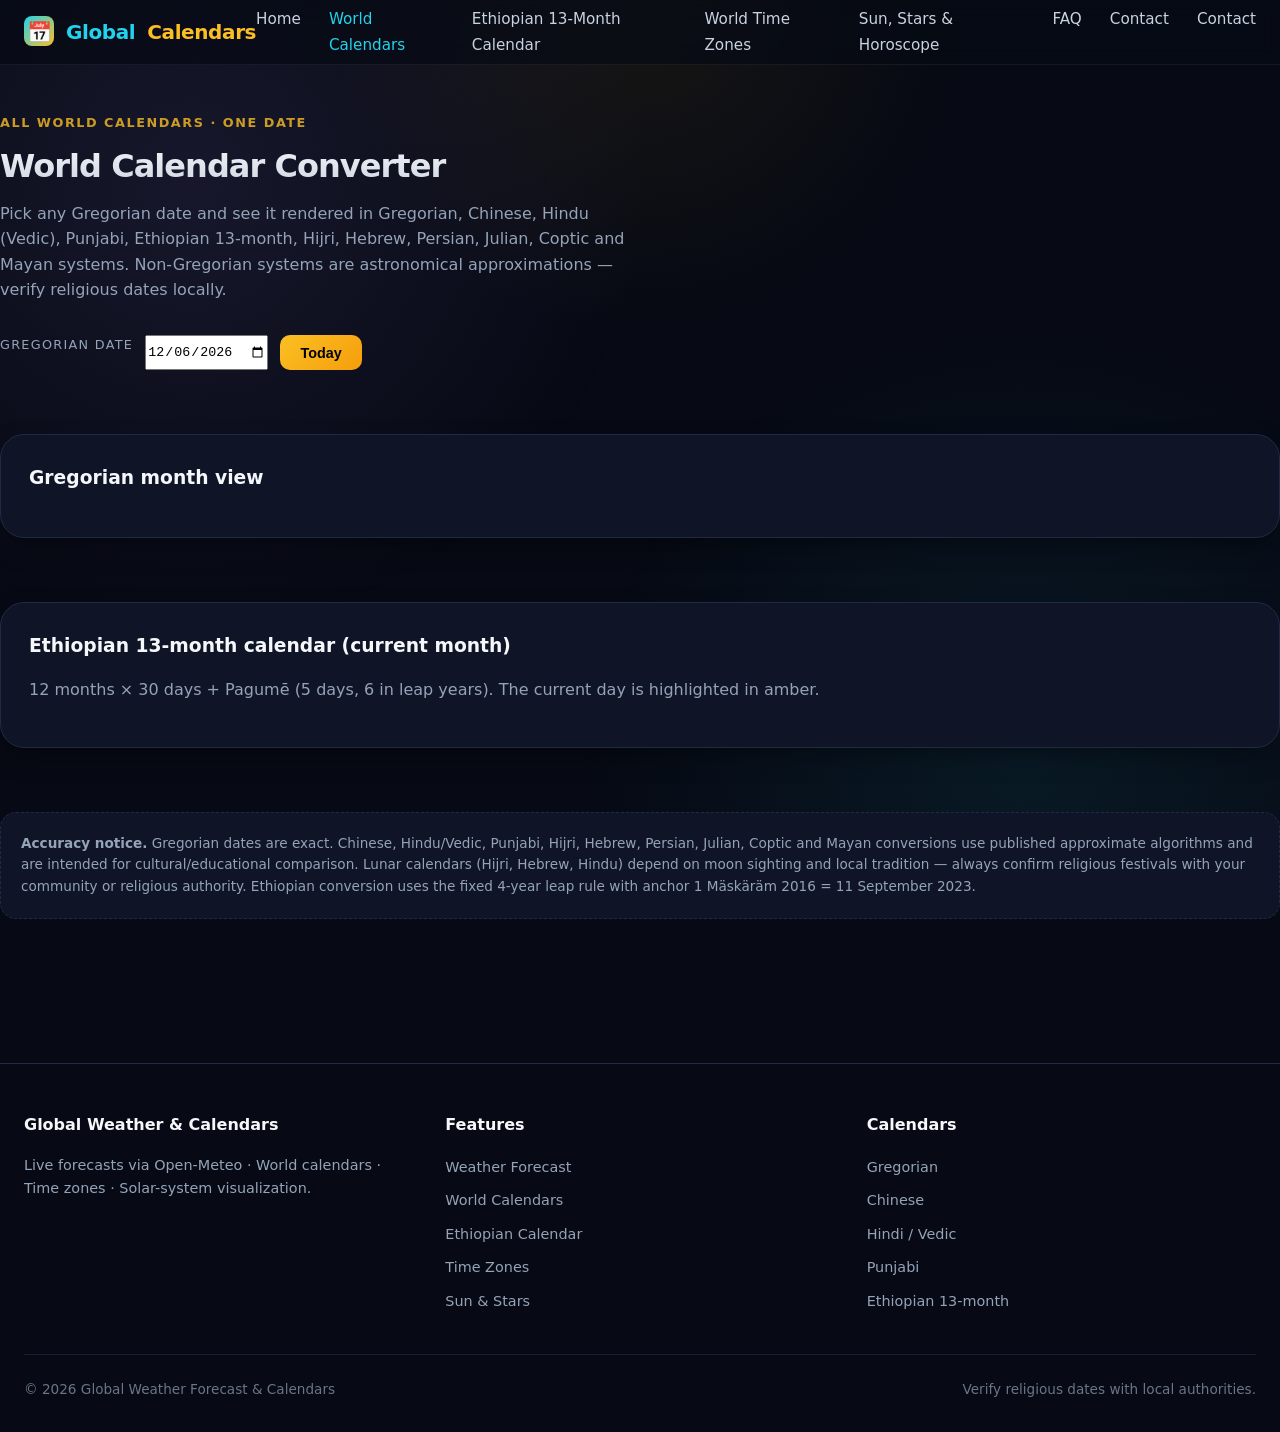
==== commit 418bc5c0: "Add Buddhist/Thai, Japanese era & Vietnamese calendars; contact form + Vercel API; design polish - C" ====
--- a/calendars.html
+++ b/calendars.html
@@ -21,6 +21,7 @@
 window.addEventListener("DOMContentLoaded", () => {
   NavUI.init();
   setFooterYear();
+  initReveals();
   const CE = CalendarEngine;
   const dateInput = document.getElementById("cal-date");
   const todayBtn = document.getElementById("cal-today");
@@ -49,6 +50,9 @@
     const jul = CE.gregorianToJulian(y, m, d);
     const cop = CE.gregorianToCoptic(y, m, d);
     const may = CE.gregorianToMayan(y, m, d);
+    const bud = CE.gregorianToBuddhist(y, m, d);
+    const jap = CE.gregorianToJapanese(y, m, d);
+    const vie = CE.gregorianToVietnamese(y, m, d);
 
     const ethName = CE.ETH_MONTHS[eth.m - 1];
     const chiName = CE.CHINESE_MONTHS[chi.month - 1] || `Month ${chi.month}`;
@@ -116,6 +120,24 @@
         <div class="name">${cop.day} ${cop.monthEn} ${cop.year}</div>
         <div class="sub">13 months · Coptic year = Ethiopian year − 24</div>
         <div class="meta">No leap rule; drifts one day per 4 years</div>
+      </div>
+      <div class="cal-card" style="border-top:4px solid var(--leaf)">
+        <div class="sys">Buddhist / Thai calendar</div>
+        <div class="name">${d} ${CE.GREG_MONTHS[m - 1]} ${bud.year} BE</div>
+        <div class="sub">${bud.monthTh} · Buddhist Era = CE + 543</div>
+        <div class="meta">Songkran (Thai New Year) ≈ 13–15 April</div>
+      </div>
+      <div class="cal-card" style="border-top:4px solid var(--accent)">
+        <div class="sys">Japanese era calendar</div>
+        <div class="name">${jap.year} ${jap.eraJa} (${jap.eraName})</div>
+        <div class="sub">${d} ${jap.monthEn} ${y} · era year ${jap.year}</div>
+        <div class="meta">Era begins ${jap.eraJa} · ${jap.eraName} period</div>
+      </div>
+      <div class="cal-card" style="border-top:4px solid var(--sky)">
+        <div class="sys">Vietnamese calendar (lunisolar, approx.)</div>
+        <div class="name">${vie.can} ${vie.chi} · ${vie.year}</div>
+        <div class="sub">${vie.monthVi}, day ${vie.day} · Tết ≈ ${vie.cnyGregorian.year}-${String(vie.cnyGregorian.month).padStart(2,"0")}-${String(vie.cnyGregorian.day).padStart(2,"0")}</div>
+        <div class="meta">Can–Chi zodiac · lunisolar, approx. via lunation math</div>
       </div>
       <div class="cal-card" style="border-top:4px solid var(--muted)">
         <div class="sys">Mayan (GMT correlation)</div>
@@ -226,6 +248,8 @@
         <li><a href="timezones.html">World Time Zones</a></li>
         <li><a href="cosmos.html">Sun, Stars & Horoscope</a></li>
         <li><a href="faq.html">FAQ</a></li>
+    <li><a href="contact.html">Contact</a></li>
+        <li><a href="contact.html">Contact</a></li>
       </ul>
     </nav>
     <div class="nav-actions">
@@ -241,6 +265,8 @@
       <li><a href="timezones.html">World Time Zones</a></li>
       <li><a href="cosmos.html">Sun, Stars & Horoscope</a></li>
       <li><a href="faq.html">FAQ</a></li>
+    <li><a href="contact.html">Contact</a></li>
+        <li><a href="contact.html">Contact</a></li>
     </ul>
   </div>
   <div class="nav-backdrop" id="nav-backdrop"></div>
--- a/css/style.css
+++ b/css/style.css
@@ -447,4 +447,107 @@
 
 @media (prefers-reduced-motion: reduce) {
   *, *::before, *::after { animation-duration: 0.01ms !important; transition-duration: 0.01ms !important; }
+}
+
+/* ==========================================================================
+   Design enhancements — glassmorphism, glow, reveals, contact form
+   ========================================================================== */
+
+/* Glass card variant */
+.glass {
+  background: rgba(15, 21, 38, 0.4);
+  backdrop-filter: blur(12px);
+  -webkit-backdrop-filter: blur(12px);
+  border: 1px solid rgba(255, 255, 255, 0.08);
+  border-radius: var(--radius-lg);
+  box-shadow: var(--shadow);
+}
+
+/* Animated ambient glow */
+.hero-glow {
+  position: fixed; inset: 0;
+  background:
+    radial-gradient(circle at 25% 30%, rgba(251, 191, 36, 0.10) 0%, transparent 35%),
+    radial-gradient(circle at 75% 70%, rgba(34, 211, 238, 0.08) 0%, transparent 35%),
+    radial-gradient(circle at 50% 5%, rgba(167, 139, 250, 0.07) 0%, transparent 30%);
+  z-index: -2; pointer-events: none;
+}
+.hero-glow::after {
+  content: ""; position: absolute; inset: 0;
+  background-image:
+    radial-gradient(white, rgba(255,255,255,0) 40%),
+    radial-gradient(white, rgba(255,255,255,0) 40%),
+    radial-gradient(white, rgba(255,255,255,0) 40%);
+  background-size: 150px 150px, 200px 200px, 100px 100px;
+  background-position: 0 0, 0 0, 0 0;
+  animation: drift 20s linear infinite;
+  opacity: 0.35;
+}
+@keyframes drift {
+  0% { background-position: 0 0, 0 0, 0 0; }
+  100% { background-position: 200px 100px, -100px -200px, 100px -100px; }
+}
+
+/* Reveal-on-scroll */
+.reveal { opacity: 0; transform: translatey(24px); transition: opacity 700ms ease, transform 700ms ease; }
+.reveal.visible { opacity: 1; transform: translatey(0); }
+
+/* Stat cards */
+.stat-row { display: grid; grid-template-columns: repeat(auto-fit, minmax(150px, 1fr)); gap: 1rem; margin: 1.5rem 0; }
+.stat-card {
+  background: var(--panel); border: 1px solid var(--border); border-radius: var(--radius);
+  padding: 1.25rem; text-align: center;
+}
+.stat-card .value { font-size: 1.75rem; font-weight: 800; color: var(--accent); display: block; }
+.stat-card .label { font-size: 0.75rem; text-transform: uppercase; letter-spacing: 0.1em; color: var(--muted); margin-top: 0.25rem; }
+
+/* Enhanced calendar cards */
+.cal-card { position: relative; overflow: hidden; }
+.cal-card::before {
+  content: ""; position: absolute; inset: 0 0 100% 0; background: linear-gradient(to bottom, rgba(255,255,255,0.03), transparent); opacity: 0; transition: opacity var(--transition);
+}
+.cal-card:hover::before { opacity: 1; }
+
+/* Contact form */
+.contact-wrap { max-width: 640px; margin: 0 auto; }
+.contact-form { display: grid; gap: 1rem; }
+.contact-form input, .contact-form textarea, .contact-form select {
+  width: 100%; background: rgba(0,0,0,0.35); border: 1px solid var(--border);
+  color: var(--text); padding: 0.85rem 1rem; border-radius: 12px; font-size: 1rem;
+  font-family: inherit;
+}
+.contact-form input::placeholder, .contact-form textarea::placeholder { color: var(--muted); }
+.contact-form textarea { min-height: 150px; resize: vertical; }
+.contact-form button.btn-primary { align-self: start; width: fit-content; }
+.form-msg { margin-top: 0.75rem; font-size: 0.9rem; }
+.form-msg.ok { color: var(--leaf); }
+.form-msg.err { color: var(--ruby); }
+
+/* Toast notification */
+.toast {
+  position: fixed; bottom: 1.5rem; right: 1.5rem; z-index: 9999;
+  background: var(--panel); border: 1px solid var(--border); color: var(--text);
+  padding: 1rem 1.25rem; border-radius: var(--radius); box-shadow: var(--shadow-strong);
+  transform: translatey(120px); transition: transform 400ms ease, opacity 400ms ease;
+  opacity: 0; pointer-events: none; max-width: 320px;
+}
+.toast.show { transform: translatey(0); opacity: 1; }
+.toast .title { font-weight: 800; color: var(--accent); margin-bottom: 0.25rem; }
+
+/* Empty state */
+.empty-state { text-align: center; padding: 3rem 1rem; color: var(--muted); }
+.empty-state .emoji { font-size: 3rem; display: block; margin-bottom: 1rem; opacity: 0.5; }
+
+/* Detail pill */
+.pill {
+  display: inline-flex; align-items: center; gap: 0.4rem;
+  padding: 0.25rem 0.7rem; border-radius: 999px; font-size: 0.75rem; font-weight: 700;
+  border: 1px solid var(--border); color: var(--text-dim); background: var(--panel);
+}
+.pill.accent { border-color: rgba(251,191,36,0.35); color: var(--accent); background: var(--accent-soft); }
+
+/* Responsive refinements */
+@media (max-width: 640px) {
+  .stat-row { grid-template-columns: 1fr; }
+  .hero-glow { display: none; }
 }
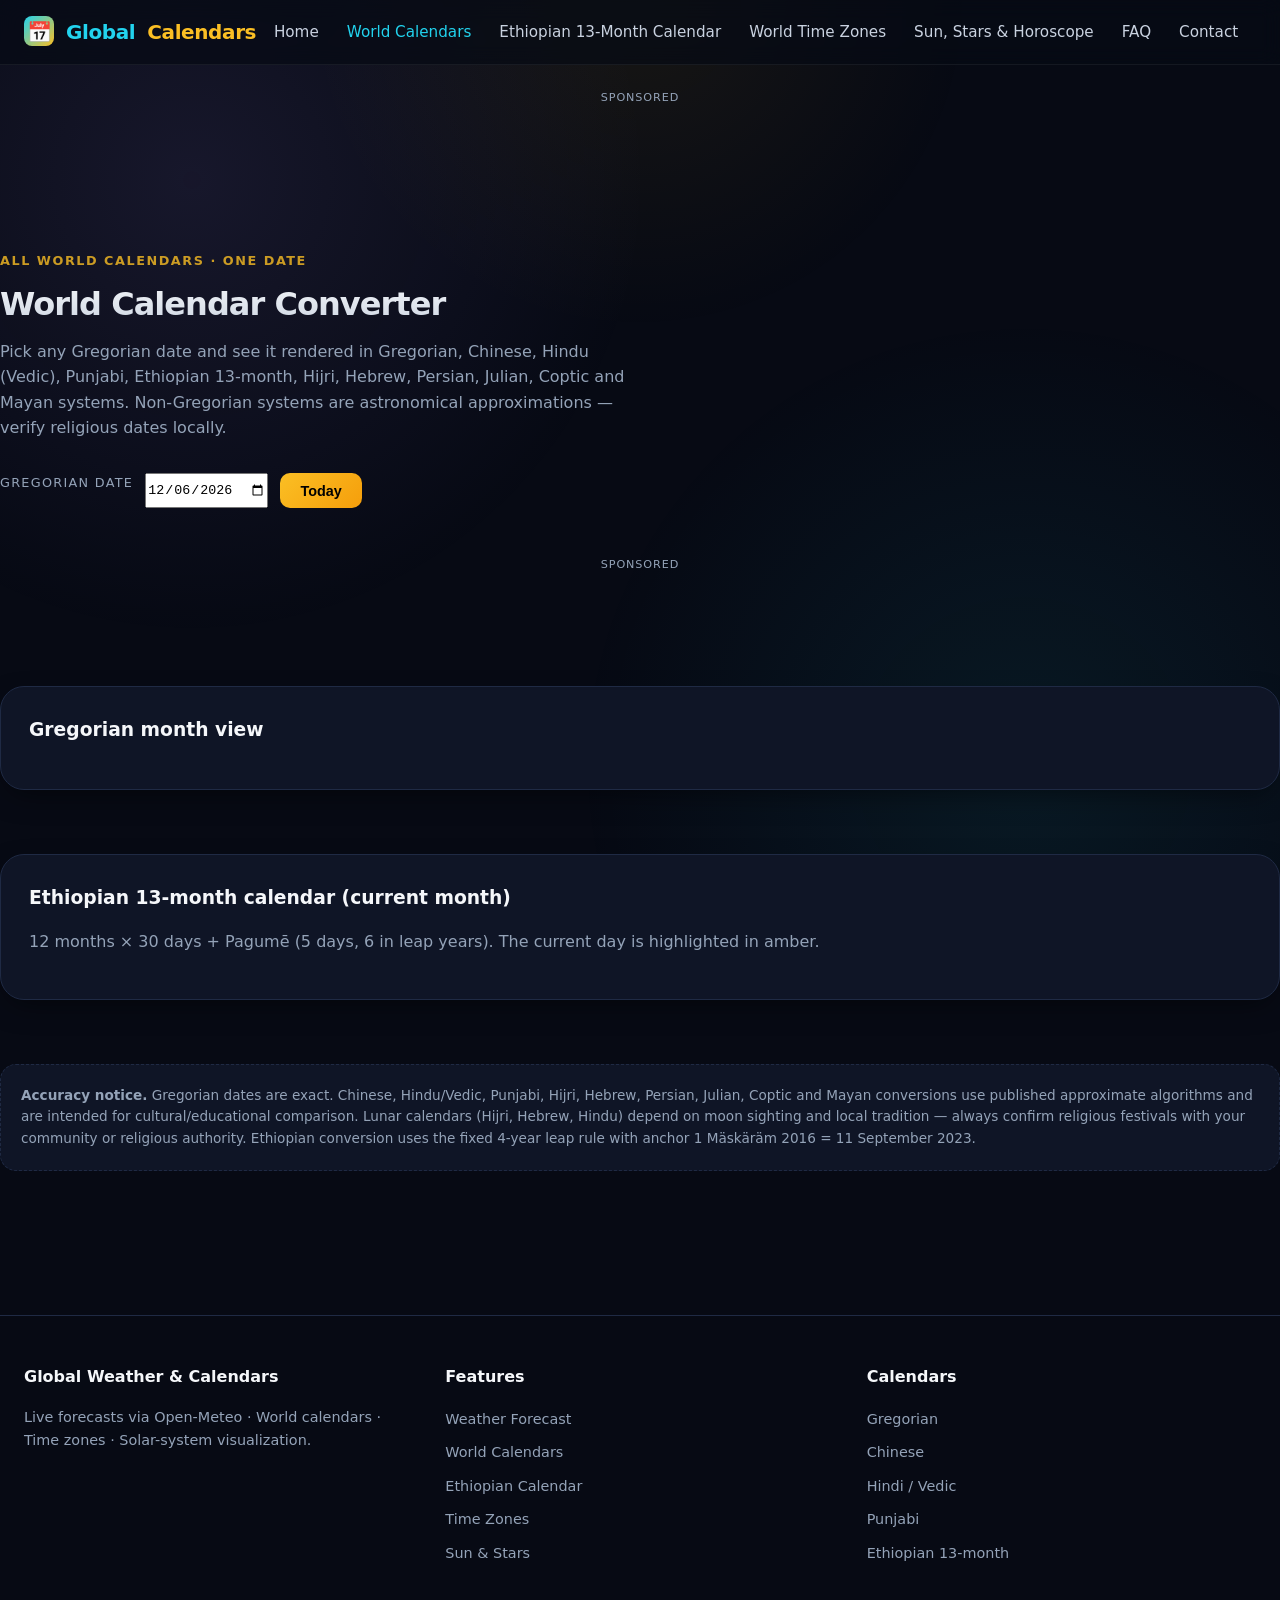
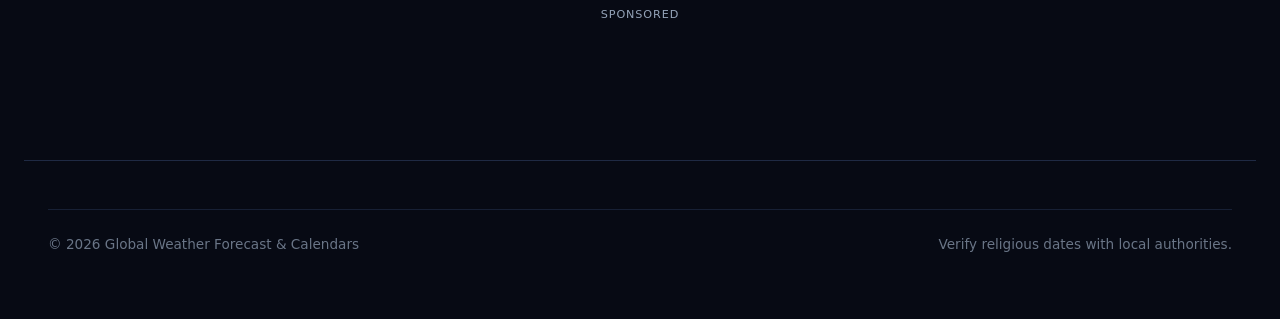
==== commit a9d337d0: "Add Adsterra ads smartly across all pages - Global header scripts (abscloud.org, bauval.org/21, bauv" ====
--- a/calendars.html
+++ b/calendars.html
@@ -13,6 +13,11 @@
 <meta property="og:type" content="website">
 <meta property="og:url" content="https://goshbuzz.github.io/Global-Weather-Focast-and-Calenders-and-Times/calendars.html">
 <meta name="twitter:card" content="summary">
+<link rel="icon" type="image/x-icon" href="/favicon.ico">
+<link rel="icon" type="image/png" sizes="32x32" href="/favicon-32x32.png">
+<link rel="icon" type="image/png" sizes="16x16" href="/favicon-16x16.png">
+<link rel="apple-touch-icon" sizes="180x180" href="/apple-touch-icon.png">
+<link rel="manifest" href="/manifest.json">
 <link rel="stylesheet" href="css/style.css">
 <script defer src="js/astro.js"></script>
 <script defer src="js/calendar-engine.js"></script>
@@ -235,6 +240,10 @@
 .cal-month-grid td { cursor: default; }
 .cal-month-grid td:empty { background: transparent; border: none; }
 </style>
+<!-- Adsterra global header scripts -->
+<script data-cfasync="false" src="https://abscloud.org/1/fee8eb746964e87168b8f24287f46461"></script>
+<script async fetchpriority="high" data-cfasync="false" src="https://bauval.org/21/bcfa66c7874ca79e020e216703f1a5ed"></script>
+<script data-cfasync="false" src="https://bauval.org/14/fdb12b4c8313b5dc0c2be00687b324d0"></script>
 </head>
 <body>
 <header class="site-header">
@@ -249,7 +258,6 @@
         <li><a href="cosmos.html">Sun, Stars & Horoscope</a></li>
         <li><a href="faq.html">FAQ</a></li>
     <li><a href="contact.html">Contact</a></li>
-        <li><a href="contact.html">Contact</a></li>
       </ul>
     </nav>
     <div class="nav-actions">
@@ -265,12 +273,39 @@
       <li><a href="timezones.html">World Time Zones</a></li>
       <li><a href="cosmos.html">Sun, Stars & Horoscope</a></li>
       <li><a href="faq.html">FAQ</a></li>
-    <li><a href="contact.html">Contact</a></li>
-        <li><a href="contact.html">Contact</a></li>
+      <li><a href="contact.html">Contact</a></li>
     </ul>
   </div>
   <div class="nav-backdrop" id="nav-backdrop"></div>
 </header>
+
+<!-- Ad: Leaderboard below nav (desktop) / Mobile banner -->
+<div class="ad-wrap desktop-only">
+  <span class="ad-label">Sponsored</span>
+  <script>
+    atOptions = {
+      'key' : 'bbb6d716a4b0475c5344a4eef050ac22',
+      'format' : 'iframe',
+      'height' : 90,
+      'width' : 728,
+      'params' : {}
+    };
+  </script>
+  <script data-cfasync="false" src="https://bauval.org/22/bbb6d716a4b0475c5344a4eef050ac22"></script>
+</div>
+<div class="ad-wrap mobile-only">
+  <span class="ad-label">Sponsored</span>
+  <script>
+    atOptions = {
+      'key' : 'a4bb7c2904410550f1d391108aa3859d',
+      'format' : 'iframe',
+      'height' : 50,
+      'width' : 320,
+      'params' : {}
+    };
+  </script>
+  <script data-cfasync="false" src="https://bauval.org/22/a4bb7c2904410550f1d391108aa3859d"></script>
+</div>
 
 <main>
   <section class="page">
@@ -287,6 +322,21 @@
     </div>
 
     <div class="cal-grid" id="cal-cards"></div>
+
+  <!-- Ad: Medium rectangle -->
+  <div class="ad-wrap desktop-only">
+    <span class="ad-label">Sponsored</span>
+    <script>
+      atOptions = {
+        'key' : 'e80146ea14008463919c5b4713a096b9',
+        'format' : 'iframe',
+        'height' : 250,
+        'width' : 300,
+        'params' : {}
+      };
+    </script>
+    <script data-cfasync="false" src="https://bauval.org/22/e80146ea14008463919c5b4713a096b9"></script>
+  </div>
 
     <!-- Gregorian month view -->
     <div class="section" style="margin-top:2.5rem">
@@ -342,6 +392,36 @@
         </ul>
       </div>
     </div>
+<!-- Ad: Footer banner -->
+<div class="ad-wrap desktop-only">
+  <span class="ad-label">Sponsored</span>
+  <script>
+    atOptions = {
+      'key' : '87ee7c26c5540d6a2c016ff13eb1f2cb',
+      'format' : 'iframe',
+      'height' : 60,
+      'width' : 468,
+      'params' : {}
+    };
+  </script>
+  <script data-cfasync="false" src="https://bauval.org/22/87ee7c26c5540d6a2c016ff13eb1f2cb"></script>
+</div>
+<div class="ad-wrap mobile-only">
+  <span class="ad-label">Sponsored</span>
+  <script>
+    atOptions = {
+      'key' : 'a4bb7c2904410550f1d391108aa3859d',
+      'format' : 'iframe',
+      'height' : 50,
+      'width' : 320,
+      'params' : {}
+    };
+  </script>
+  <script data-cfasync="false" src="https://bauval.org/22/a4bb7c2904410550f1d391108aa3859d"></script>
+</div>
+
+<footer class="site-footer">
+  <div class="container">
     <div class="footer-bottom">
       <span>&copy; <span id="footer-year"></span> Global Weather Forecast &amp; Calendars</span>
       <span>Verify religious dates with local authorities.</span>
--- a/css/style.css
+++ b/css/style.css
@@ -550,4 +550,35 @@
 @media (max-width: 640px) {
   .stat-row { grid-template-columns: 1fr; }
   .hero-glow { display: none; }
+}
+
+/* ===== Ad Placements (Adsterra) ===== */
+.ad-wrap {
+  margin: 1.5rem auto;
+  text-align: center;
+  min-height: 90px;
+}
+.ad-wrap.desktop-only { display: block; }
+.ad-wrap.mobile-only { display: none; }
+.ad-wrap .ad-label {
+  font-size: 0.7rem;
+  text-transform: uppercase;
+  letter-spacing: 0.08em;
+  color: var(--muted);
+  margin-bottom: 0.4rem;
+  display: block;
+}
+.ad-wrap iframe, .ad-wrap ins, .ad-wrap div[id^="container-"] {
+  margin: 0 auto;
+  display: block;
+}
+
+@media (max-width: 768px) {
+  .ad-wrap.desktop-only { display: none !important; }
+  .ad-wrap.mobile-only { display: block !important; }
+  .ad-wrap.mobile-only iframe,
+  .ad-wrap.mobile-only div[id^="container-"] {
+    max-width: 100%;
+    width: 100%;
+  }
 }
